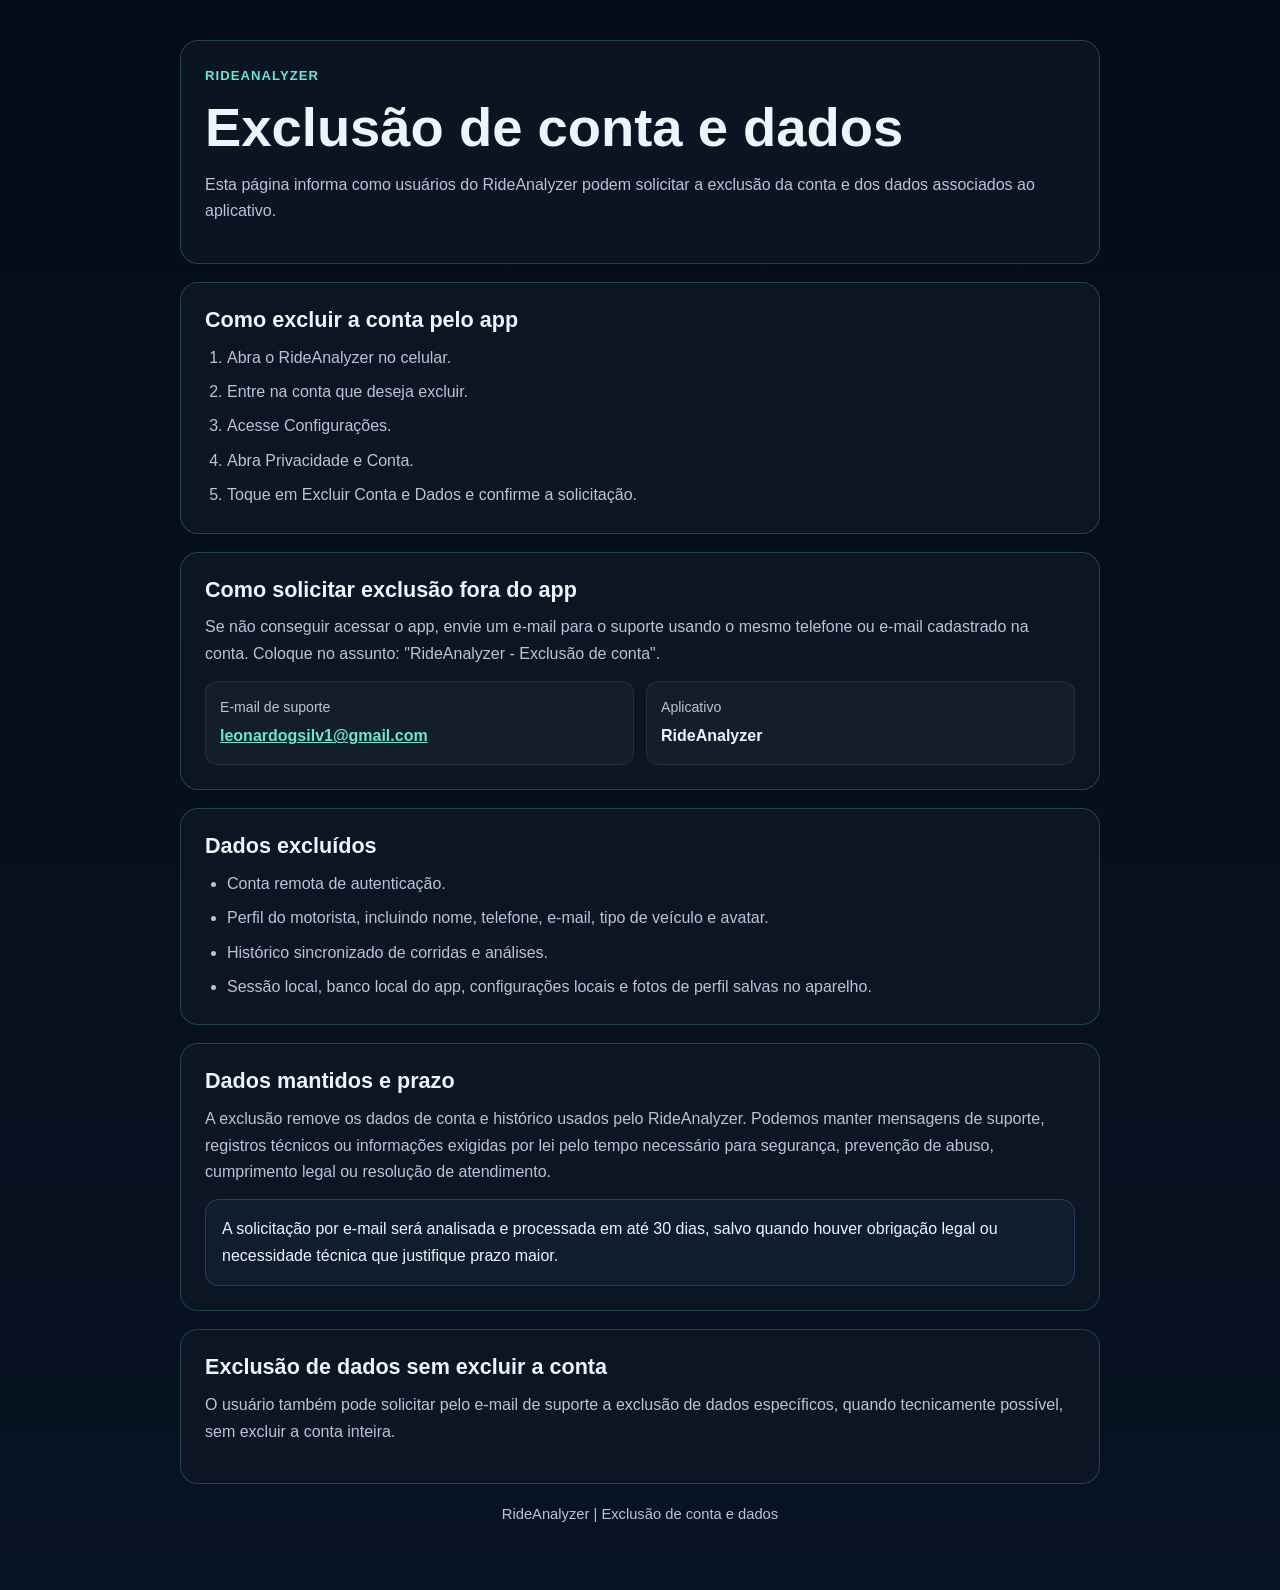
==== account-deletion.html @ 5595c350 "Criação de orientação pra deletion.html" ====
<!doctype html>
<html lang="pt-BR">
<head>
    <meta charset="utf-8" />
    <meta name="viewport" content="width=device-width, initial-scale=1" />
    <meta name="description" content="Solicitacao de exclusao de conta e dados do RideAnalyzer." />
    <title>Exclusão de conta - RideAnalyzer</title>
    <style>
        :root {
            --bg: #050b18;
            --panel: #0c1624;
            --panel-2: #101d2e;
            --text: #eef4fb;
            --muted: #b8c5d4;
            --line: rgba(103, 232, 209, 0.22);
            --accent: #67e8d1;
            --accent-2: #7aa8ff;
        }

        * {
            box-sizing: border-box;
        }

        body {
            margin: 0;
            font-family: "Segoe UI", Arial, sans-serif;
            background: linear-gradient(180deg, var(--bg), #081323);
            color: var(--text);
            line-height: 1.65;
        }

        main {
            width: min(920px, calc(100% - 32px));
            margin: 0 auto;
            padding: 40px 0 64px;
        }

        header,
        section {
            border: 1px solid var(--line);
            background: rgba(12, 22, 36, 0.92);
            border-radius: 18px;
            padding: 24px;
            margin-bottom: 18px;
        }

        .eyebrow {
            margin: 0 0 8px;
            color: var(--accent);
            font-size: 0.82rem;
            font-weight: 700;
            letter-spacing: 0.08em;
            text-transform: uppercase;
        }

        h1,
        h2 {
            margin: 0 0 12px;
            line-height: 1.2;
        }

        h1 {
            font-size: clamp(2rem, 5vw, 3.4rem);
        }

        h2 {
            font-size: 1.35rem;
        }

        p {
            margin: 0 0 14px;
            color: var(--muted);
        }

        ul,
        ol {
            margin: 0;
            padding-left: 22px;
            color: var(--muted);
        }

        li + li {
            margin-top: 8px;
        }

        a {
            color: var(--accent);
            font-weight: 700;
        }

        .box {
            border: 1px solid rgba(122, 168, 255, 0.22);
            background: var(--panel-2);
            border-radius: 14px;
            padding: 16px;
            margin-top: 14px;
        }

        .contact {
            display: grid;
            gap: 12px;
            grid-template-columns: repeat(auto-fit, minmax(220px, 1fr));
        }

        .contact-item {
            border: 1px solid rgba(255, 255, 255, 0.08);
            background: rgba(255, 255, 255, 0.04);
            border-radius: 12px;
            padding: 14px;
        }

        .contact-item span {
            display: block;
            color: var(--muted);
            font-size: 0.88rem;
        }

        .contact-item strong {
            display: block;
            margin-top: 4px;
            overflow-wrap: anywhere;
        }

        footer {
            color: var(--muted);
            text-align: center;
            font-size: 0.92rem;
        }
    </style>
</head>
<body>
    <main>
        <header>
            <p class="eyebrow">RideAnalyzer</p>
            <h1>Exclusão de conta e dados</h1>
            <p>
                Esta página informa como usuários do RideAnalyzer podem solicitar a exclusão da conta
                e dos dados associados ao aplicativo.
            </p>
        </header>

        <section>
            <h2>Como excluir a conta pelo app</h2>
            <ol>
                <li>Abra o RideAnalyzer no celular.</li>
                <li>Entre na conta que deseja excluir.</li>
                <li>Acesse Configurações.</li>
                <li>Abra Privacidade e Conta.</li>
                <li>Toque em Excluir Conta e Dados e confirme a solicitação.</li>
            </ol>
        </section>

        <section>
            <h2>Como solicitar exclusão fora do app</h2>
            <p>
                Se não conseguir acessar o app, envie um e-mail para o suporte usando o mesmo telefone
                ou e-mail cadastrado na conta. Coloque no assunto: "RideAnalyzer - Exclusão de conta".
            </p>
            <div class="contact">
                <div class="contact-item">
                    <span>E-mail de suporte</span>
                    <strong><a href="mailto:leonardogsilv1@gmail.com?subject=RideAnalyzer%20-%20Exclusao%20de%20conta">leonardogsilv1@gmail.com</a></strong>
                </div>
                <div class="contact-item">
                    <span>Aplicativo</span>
                    <strong>RideAnalyzer</strong>
                </div>
            </div>
        </section>

        <section>
            <h2>Dados excluídos</h2>
            <ul>
                <li>Conta remota de autenticação.</li>
                <li>Perfil do motorista, incluindo nome, telefone, e-mail, tipo de veículo e avatar.</li>
                <li>Histórico sincronizado de corridas e análises.</li>
                <li>Sessão local, banco local do app, configurações locais e fotos de perfil salvas no aparelho.</li>
            </ul>
        </section>

        <section>
            <h2>Dados mantidos e prazo</h2>
            <p>
                A exclusão remove os dados de conta e histórico usados pelo RideAnalyzer. Podemos manter
                mensagens de suporte, registros técnicos ou informações exigidas por lei pelo tempo necessário
                para segurança, prevenção de abuso, cumprimento legal ou resolução de atendimento.
            </p>
            <div class="box">
                A solicitação por e-mail será analisada e processada em até 30 dias, salvo quando houver
                obrigação legal ou necessidade técnica que justifique prazo maior.
            </div>
        </section>

        <section>
            <h2>Exclusão de dados sem excluir a conta</h2>
            <p>
                O usuário também pode solicitar pelo e-mail de suporte a exclusão de dados específicos,
                quando tecnicamente possível, sem excluir a conta inteira.
            </p>
        </section>

        <footer>
            RideAnalyzer | Exclusão de conta e dados
        </footer>
    </main>
</body>
</html>
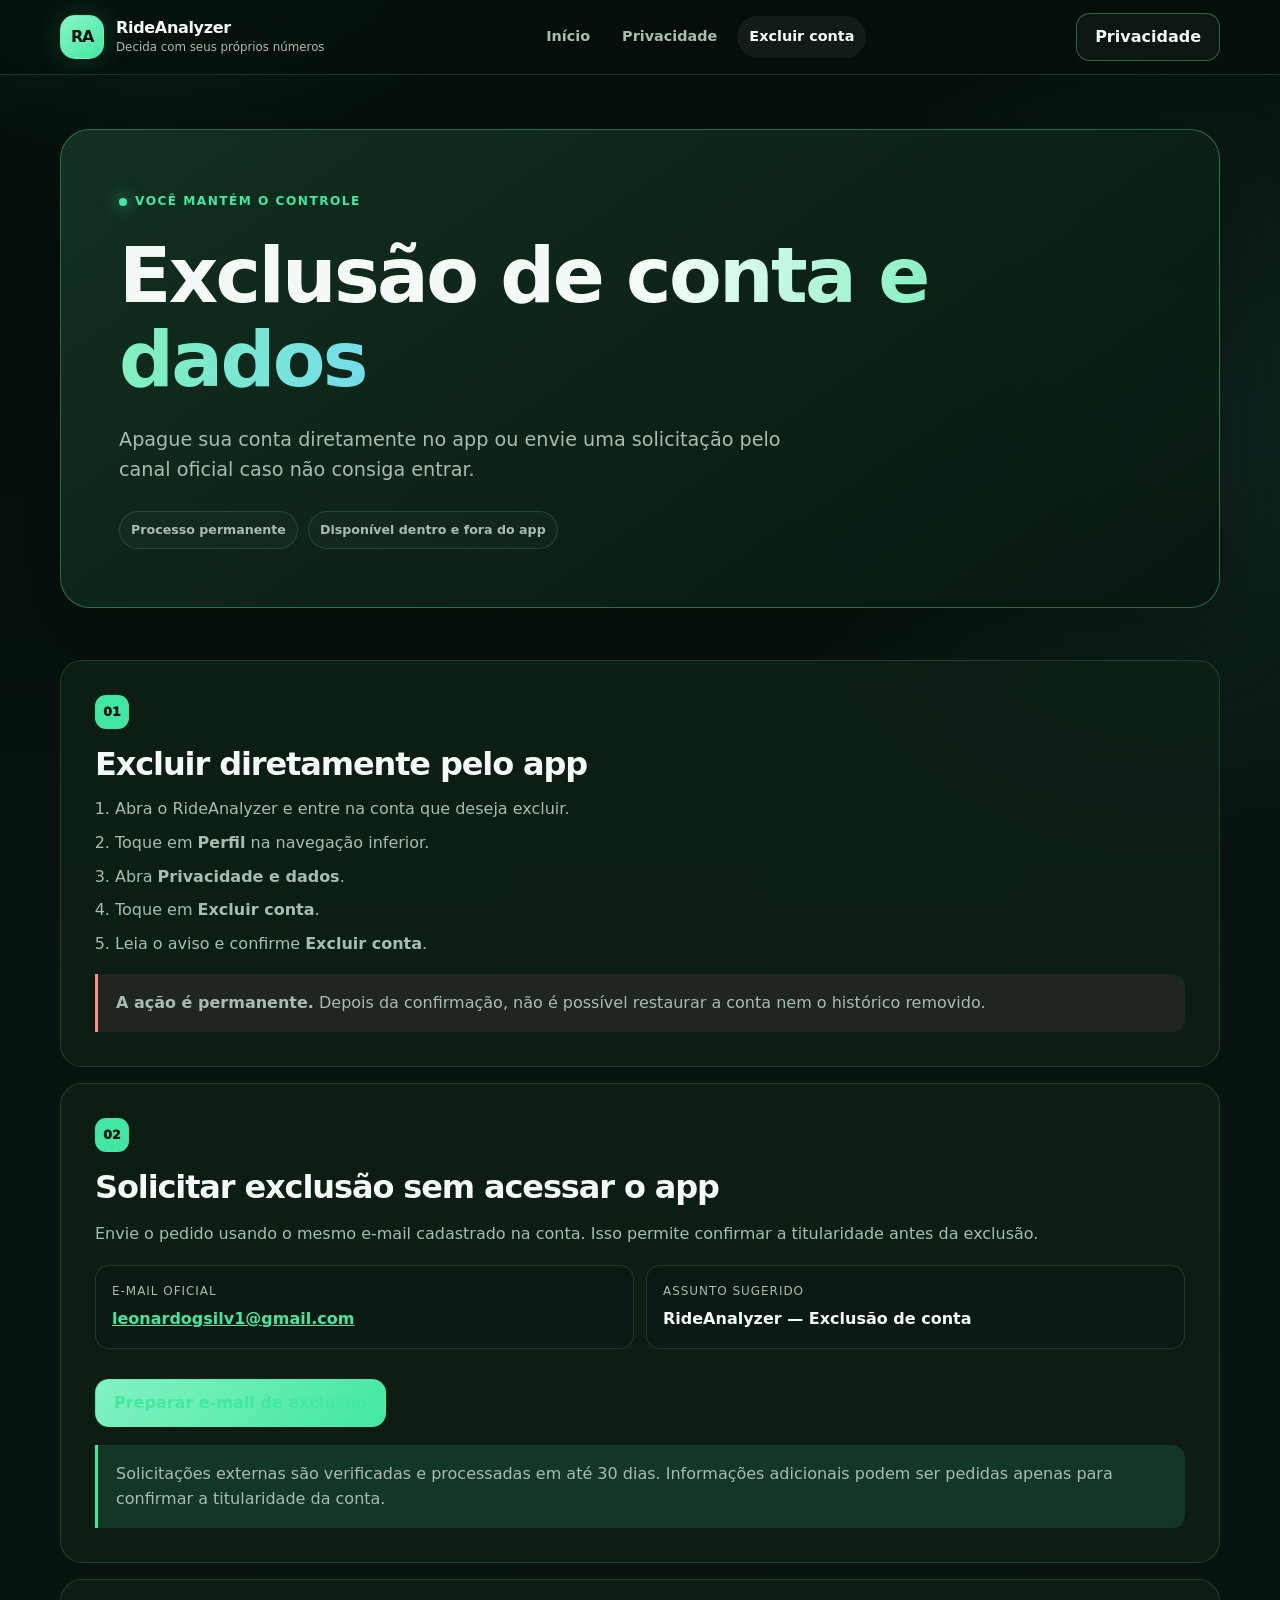
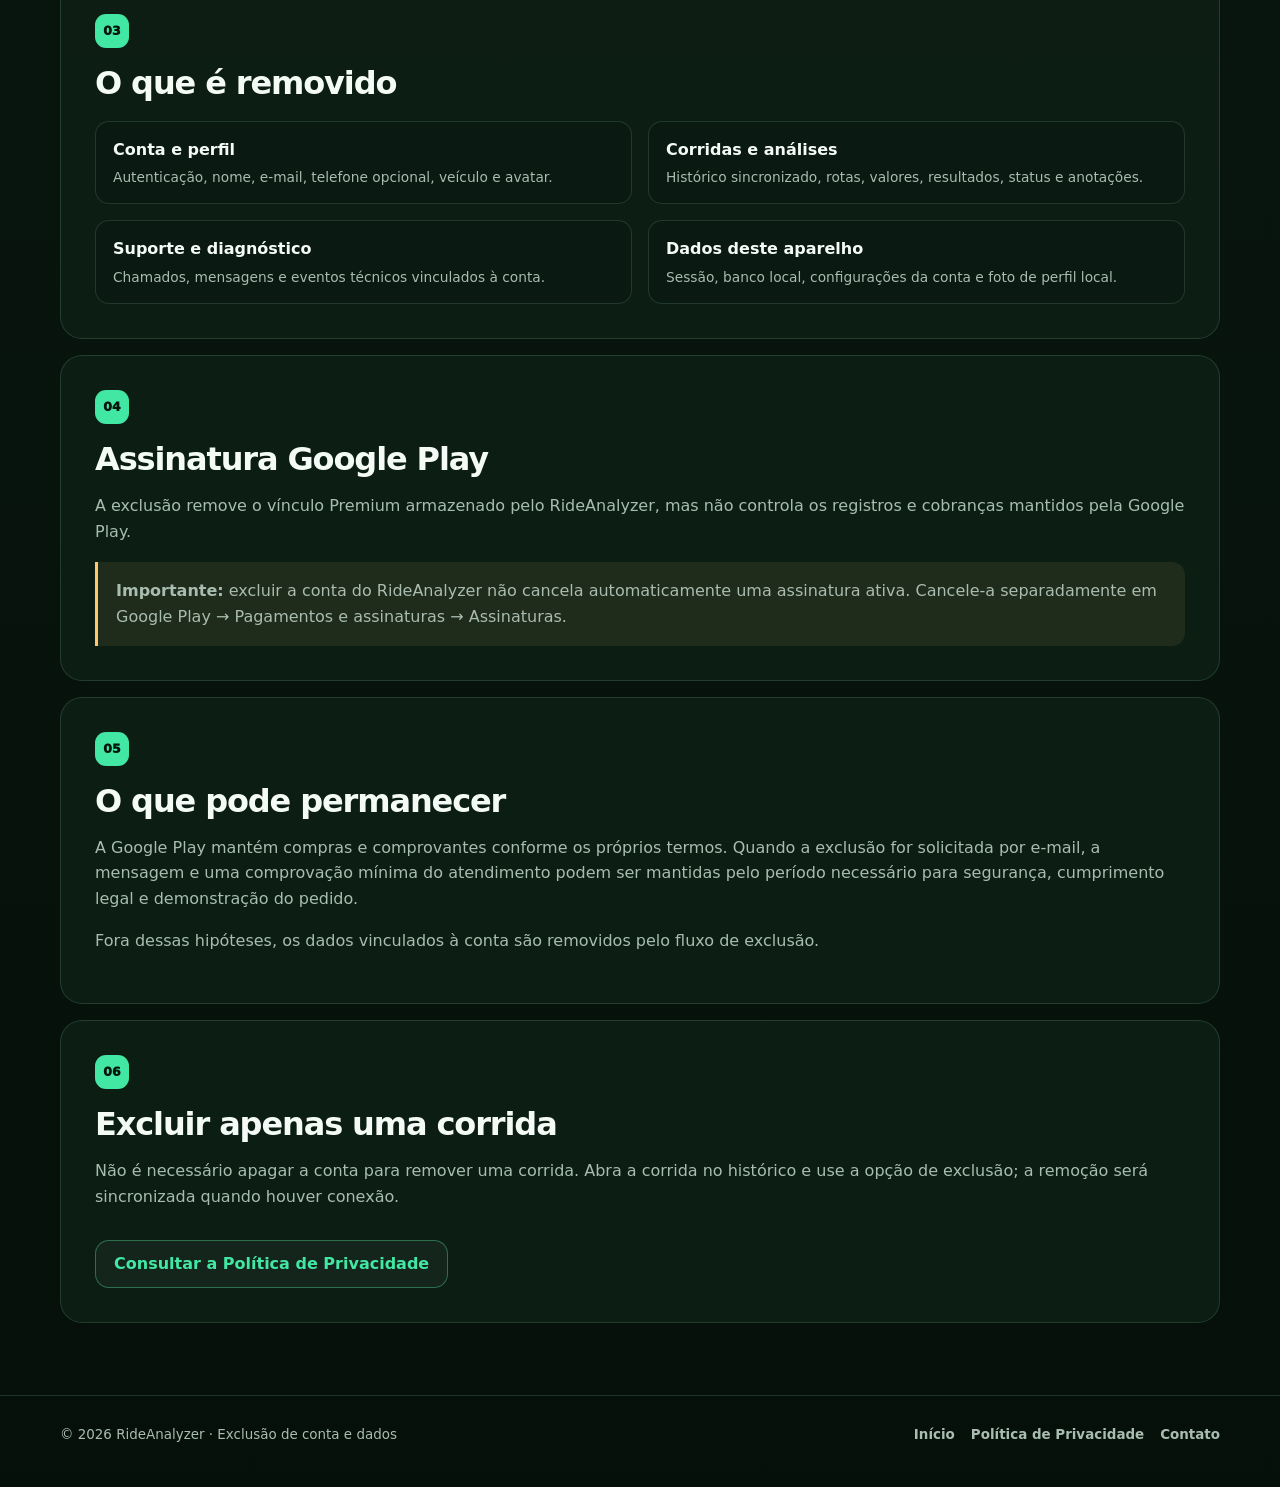
==== commit 12a0fab1: "feat: redesign public RideAnalyzer site" ====
--- a/account-deletion.html
+++ b/account-deletion.html
@@ -1,207 +1,91 @@
-<!doctype html>
-<html lang="pt-BR">
-<head>
-    <meta charset="utf-8" />
-    <meta name="viewport" content="width=device-width, initial-scale=1" />
-    <meta name="description" content="Solicitacao de exclusao de conta e dados do RideAnalyzer." />
-    <title>Exclusão de conta - RideAnalyzer</title>
-    <style>
-        :root {
-            --bg: #050b18;
-            --panel: #0c1624;
-            --panel-2: #101d2e;
-            --text: #eef4fb;
-            --muted: #b8c5d4;
-            --line: rgba(103, 232, 209, 0.22);
-            --accent: #67e8d1;
-            --accent-2: #7aa8ff;
-        }
-
-        * {
-            box-sizing: border-box;
-        }
-
-        body {
-            margin: 0;
-            font-family: "Segoe UI", Arial, sans-serif;
-            background: linear-gradient(180deg, var(--bg), #081323);
-            color: var(--text);
-            line-height: 1.65;
-        }
-
-        main {
-            width: min(920px, calc(100% - 32px));
-            margin: 0 auto;
-            padding: 40px 0 64px;
-        }
-
-        header,
-        section {
-            border: 1px solid var(--line);
-            background: rgba(12, 22, 36, 0.92);
-            border-radius: 18px;
-            padding: 24px;
-            margin-bottom: 18px;
-        }
-
-        .eyebrow {
-            margin: 0 0 8px;
-            color: var(--accent);
-            font-size: 0.82rem;
-            font-weight: 700;
-            letter-spacing: 0.08em;
-            text-transform: uppercase;
-        }
-
-        h1,
-        h2 {
-            margin: 0 0 12px;
-            line-height: 1.2;
-        }
-
-        h1 {
-            font-size: clamp(2rem, 5vw, 3.4rem);
-        }
-
-        h2 {
-            font-size: 1.35rem;
-        }
-
-        p {
-            margin: 0 0 14px;
-            color: var(--muted);
-        }
-
-        ul,
-        ol {
-            margin: 0;
-            padding-left: 22px;
-            color: var(--muted);
-        }
-
-        li + li {
-            margin-top: 8px;
-        }
-
-        a {
-            color: var(--accent);
-            font-weight: 700;
-        }
-
-        .box {
-            border: 1px solid rgba(122, 168, 255, 0.22);
-            background: var(--panel-2);
-            border-radius: 14px;
-            padding: 16px;
-            margin-top: 14px;
-        }
-
-        .contact {
-            display: grid;
-            gap: 12px;
-            grid-template-columns: repeat(auto-fit, minmax(220px, 1fr));
-        }
-
-        .contact-item {
-            border: 1px solid rgba(255, 255, 255, 0.08);
-            background: rgba(255, 255, 255, 0.04);
-            border-radius: 12px;
-            padding: 14px;
-        }
-
-        .contact-item span {
-            display: block;
-            color: var(--muted);
-            font-size: 0.88rem;
-        }
-
-        .contact-item strong {
-            display: block;
-            margin-top: 4px;
-            overflow-wrap: anywhere;
-        }
-
-        footer {
-            color: var(--muted);
-            text-align: center;
-            font-size: 0.92rem;
-        }
-    </style>
-</head>
-<body>
-    <main>
-        <header>
-            <p class="eyebrow">RideAnalyzer</p>
-            <h1>Exclusão de conta e dados</h1>
-            <p>
-                Esta página informa como usuários do RideAnalyzer podem solicitar a exclusão da conta
-                e dos dados associados ao aplicativo.
-            </p>
-        </header>
-
-        <section>
-            <h2>Como excluir a conta pelo app</h2>
-            <ol>
-                <li>Abra o RideAnalyzer no celular.</li>
-                <li>Entre na conta que deseja excluir.</li>
-                <li>Acesse Configurações.</li>
-                <li>Abra Privacidade e Conta.</li>
-                <li>Toque em Excluir Conta e Dados e confirme a solicitação.</li>
-            </ol>
-        </section>
-
-        <section>
-            <h2>Como solicitar exclusão fora do app</h2>
-            <p>
-                Se não conseguir acessar o app, envie um e-mail para o suporte usando o mesmo telefone
-                ou e-mail cadastrado na conta. Coloque no assunto: "RideAnalyzer - Exclusão de conta".
-            </p>
-            <div class="contact">
-                <div class="contact-item">
-                    <span>E-mail de suporte</span>
-                    <strong><a href="mailto:leonardogsilv1@gmail.com?subject=RideAnalyzer%20-%20Exclusao%20de%20conta">leonardogsilv1@gmail.com</a></strong>
-                </div>
-                <div class="contact-item">
-                    <span>Aplicativo</span>
-                    <strong>RideAnalyzer</strong>
-                </div>
-            </div>
-        </section>
-
-        <section>
-            <h2>Dados excluídos</h2>
-            <ul>
-                <li>Conta remota de autenticação.</li>
-                <li>Perfil do motorista, incluindo nome, telefone, e-mail, tipo de veículo e avatar.</li>
-                <li>Histórico sincronizado de corridas e análises.</li>
-                <li>Sessão local, banco local do app, configurações locais e fotos de perfil salvas no aparelho.</li>
-            </ul>
-        </section>
-
-        <section>
-            <h2>Dados mantidos e prazo</h2>
-            <p>
-                A exclusão remove os dados de conta e histórico usados pelo RideAnalyzer. Podemos manter
-                mensagens de suporte, registros técnicos ou informações exigidas por lei pelo tempo necessário
-                para segurança, prevenção de abuso, cumprimento legal ou resolução de atendimento.
-            </p>
-            <div class="box">
-                A solicitação por e-mail será analisada e processada em até 30 dias, salvo quando houver
-                obrigação legal ou necessidade técnica que justifique prazo maior.
-            </div>
-        </section>
-
-        <section>
-            <h2>Exclusão de dados sem excluir a conta</h2>
-            <p>
-                O usuário também pode solicitar pelo e-mail de suporte a exclusão de dados específicos,
-                quando tecnicamente possível, sem excluir a conta inteira.
-            </p>
-        </section>
-
-        <footer>
-            RideAnalyzer | Exclusão de conta e dados
-        </footer>
-    </main>
-</body>
-</html>
+<!doctype html>
+<html lang="pt-BR">
+<head>
+    <meta charset="utf-8" />
+    <meta name="viewport" content="width=device-width, initial-scale=1" />
+    <meta name="description" content="Instruções oficiais para excluir a conta e os dados do RideAnalyzer." />
+    <meta name="theme-color" content="#06100b" />
+    <link rel="canonical" href="https://lawrenceurich.github.io/privacy-policy/account-deletion.html" />
+    <link rel="icon" href="favicon.svg" type="image/svg+xml" />
+    <link rel="stylesheet" href="styles.css" />
+    <title>Exclusão de conta e dados — RideAnalyzer</title>
+</head>
+<body>
+    <a class="skip-link" href="#exclusao">Ir para as instruções</a>
+    <header class="site-header">
+        <div class="container header-inner">
+            <a class="brand" href="index.html" aria-label="RideAnalyzer, página inicial"><span class="brand-mark" aria-hidden="true">RA</span><span class="brand-copy"><strong>RideAnalyzer</strong><span>Decida com seus próprios números</span></span></a>
+            <nav class="site-nav" aria-label="Navegação principal"><a href="index.html">Início</a><a href="privacy-policy.html">Privacidade</a><a href="account-deletion.html" aria-current="page">Excluir conta</a></nav>
+            <a class="button button-secondary header-cta" href="privacy-policy.html">Privacidade</a>
+        </div>
+    </header>
+
+    <main id="exclusao">
+        <section class="doc-hero">
+            <div class="container">
+                <div class="doc-hero-box">
+                    <p class="eyebrow">Você mantém o controle</p>
+                    <h1>Exclusão de <span class="gradient-text">conta e dados</span></h1>
+                    <p class="lead">Apague sua conta diretamente no app ou envie uma solicitação pelo canal oficial caso não consiga entrar.</p>
+                    <div class="doc-meta"><span class="tag">Processo permanente</span><span class="tag">Disponível dentro e fora do app</span></div>
+                </div>
+            </div>
+        </section>
+
+        <div class="container document">
+            <article class="document-card">
+                <span class="document-number">01</span><h2>Excluir diretamente pelo app</h2>
+                <ol>
+                    <li>Abra o RideAnalyzer e entre na conta que deseja excluir.</li>
+                    <li>Toque em <strong>Perfil</strong> na navegação inferior.</li>
+                    <li>Abra <strong>Privacidade e dados</strong>.</li>
+                    <li>Toque em <strong>Excluir conta</strong>.</li>
+                    <li>Leia o aviso e confirme <strong>Excluir conta</strong>.</li>
+                </ol>
+                <div class="notice notice-danger"><strong>A ação é permanente.</strong> Depois da confirmação, não é possível restaurar a conta nem o histórico removido.</div>
+            </article>
+
+            <article class="document-card">
+                <span class="document-number">02</span><h2>Solicitar exclusão sem acessar o app</h2>
+                <p>Envie o pedido usando o mesmo e-mail cadastrado na conta. Isso permite confirmar a titularidade antes da exclusão.</p>
+                <div class="contact-grid">
+                    <div class="contact-item"><span>E-mail oficial</span><strong><a href="mailto:leonardogsilv1@gmail.com?subject=RideAnalyzer%20-%20Exclusao%20de%20conta&body=E-mail%20cadastrado%3A%0A">leonardogsilv1@gmail.com</a></strong></div>
+                    <div class="contact-item"><span>Assunto sugerido</span><strong>RideAnalyzer — Exclusão de conta</strong></div>
+                </div>
+                <div class="hero-actions"><a class="button button-primary" href="mailto:leonardogsilv1@gmail.com?subject=RideAnalyzer%20-%20Exclusao%20de%20conta&body=E-mail%20cadastrado%3A%0A">Preparar e-mail de exclusão</a></div>
+                <div class="notice">Solicitações externas são verificadas e processadas em até 30 dias. Informações adicionais podem ser pedidas apenas para confirmar a titularidade da conta.</div>
+            </article>
+
+            <article class="document-card">
+                <span class="document-number">03</span><h2>O que é removido</h2>
+                <div class="grid-2" style="margin-top:20px">
+                    <div class="privacy-item"><strong>Conta e perfil</strong><span>Autenticação, nome, e-mail, telefone opcional, veículo e avatar.</span></div>
+                    <div class="privacy-item"><strong>Corridas e análises</strong><span>Histórico sincronizado, rotas, valores, resultados, status e anotações.</span></div>
+                    <div class="privacy-item"><strong>Suporte e diagnóstico</strong><span>Chamados, mensagens e eventos técnicos vinculados à conta.</span></div>
+                    <div class="privacy-item"><strong>Dados deste aparelho</strong><span>Sessão, banco local, configurações da conta e foto de perfil local.</span></div>
+                </div>
+            </article>
+
+            <article class="document-card">
+                <span class="document-number">04</span><h2>Assinatura Google Play</h2>
+                <p>A exclusão remove o vínculo Premium armazenado pelo RideAnalyzer, mas não controla os registros e cobranças mantidos pela Google Play.</p>
+                <div class="notice notice-warning"><strong>Importante:</strong> excluir a conta do RideAnalyzer não cancela automaticamente uma assinatura ativa. Cancele-a separadamente em Google Play → Pagamentos e assinaturas → Assinaturas.</div>
+            </article>
+
+            <article class="document-card">
+                <span class="document-number">05</span><h2>O que pode permanecer</h2>
+                <p>A Google Play mantém compras e comprovantes conforme os próprios termos. Quando a exclusão for solicitada por e-mail, a mensagem e uma comprovação mínima do atendimento podem ser mantidas pelo período necessário para segurança, cumprimento legal e demonstração do pedido.</p>
+                <p>Fora dessas hipóteses, os dados vinculados à conta são removidos pelo fluxo de exclusão.</p>
+            </article>
+
+            <article class="document-card">
+                <span class="document-number">06</span><h2>Excluir apenas uma corrida</h2>
+                <p>Não é necessário apagar a conta para remover uma corrida. Abra a corrida no histórico e use a opção de exclusão; a remoção será sincronizada quando houver conexão.</p>
+                <div class="hero-actions"><a class="button button-secondary" href="privacy-policy.html">Consultar a Política de Privacidade</a></div>
+            </article>
+        </div>
+    </main>
+
+    <footer class="site-footer"><div class="container footer-inner"><span>© 2026 RideAnalyzer · Exclusão de conta e dados</span><nav class="footer-links" aria-label="Links do rodapé"><a href="index.html">Início</a><a href="privacy-policy.html">Política de Privacidade</a><a href="mailto:leonardogsilv1@gmail.com?subject=RideAnalyzer%20-%20Exclusao%20de%20conta">Contato</a></nav></div></footer>
+</body>
+</html>
--- a/styles.css
+++ b/styles.css
@@ -0,0 +1,481 @@
+:root {
+    --bg: #06100b;
+    --bg-soft: #0a1811;
+    --surface: rgba(14, 31, 22, 0.88);
+    --surface-solid: #0f2118;
+    --surface-raised: #142a1f;
+    --text: #f4fbf7;
+    --muted: #a8bdb0;
+    --line: rgba(154, 220, 181, 0.16);
+    --line-strong: rgba(82, 232, 160, 0.38);
+    --accent: #42e7a4;
+    --accent-strong: #24c884;
+    --accent-soft: rgba(66, 231, 164, 0.12);
+    --cyan: #65d9ed;
+    --warning: #ffc96b;
+    --danger: #ff8c91;
+    --shadow: 0 26px 80px rgba(0, 0, 0, 0.32);
+    --radius-xl: 30px;
+    --radius-lg: 22px;
+    --radius-md: 16px;
+    --container: 1160px;
+}
+
+* { box-sizing: border-box; }
+
+html {
+    scroll-behavior: smooth;
+    color-scheme: dark;
+}
+
+body {
+    margin: 0;
+    min-height: 100vh;
+    font-family: Inter, ui-sans-serif, system-ui, -apple-system, BlinkMacSystemFont, "Segoe UI", sans-serif;
+    color: var(--text);
+    background:
+        radial-gradient(circle at 12% -10%, rgba(66, 231, 164, 0.18), transparent 30rem),
+        radial-gradient(circle at 92% 14%, rgba(101, 217, 237, 0.10), transparent 27rem),
+        linear-gradient(180deg, var(--bg), #08150e 48%, #06100b);
+    line-height: 1.6;
+}
+
+body::before {
+    content: "";
+    position: fixed;
+    inset: 0;
+    z-index: -1;
+    pointer-events: none;
+    opacity: 0.35;
+    background-image: linear-gradient(rgba(255,255,255,.018) 1px, transparent 1px),
+        linear-gradient(90deg, rgba(255,255,255,.018) 1px, transparent 1px);
+    background-size: 34px 34px;
+    mask-image: linear-gradient(to bottom, black, transparent 74%);
+}
+
+a { color: inherit; }
+
+a:focus-visible,
+button:focus-visible {
+    outline: 3px solid rgba(101, 217, 237, 0.8);
+    outline-offset: 3px;
+}
+
+.skip-link {
+    position: fixed;
+    top: 10px;
+    left: 10px;
+    z-index: 100;
+    padding: 10px 14px;
+    border-radius: 10px;
+    background: var(--text);
+    color: var(--bg);
+    transform: translateY(-160%);
+}
+
+.skip-link:focus { transform: translateY(0); }
+
+.container {
+    width: min(var(--container), calc(100% - 36px));
+    margin-inline: auto;
+}
+
+.site-header {
+    position: sticky;
+    top: 0;
+    z-index: 50;
+    border-bottom: 1px solid var(--line);
+    background: rgba(6, 16, 11, 0.78);
+    backdrop-filter: blur(18px);
+}
+
+.header-inner {
+    min-height: 74px;
+    display: flex;
+    align-items: center;
+    justify-content: space-between;
+    gap: 24px;
+}
+
+.brand {
+    display: inline-flex;
+    align-items: center;
+    gap: 12px;
+    text-decoration: none;
+}
+
+.brand-mark {
+    width: 44px;
+    height: 44px;
+    display: grid;
+    place-items: center;
+    flex: 0 0 auto;
+    border: 1px solid rgba(91, 244, 178, 0.46);
+    border-radius: 15px;
+    color: #03130c;
+    background: linear-gradient(140deg, #8af6c6, var(--accent));
+    box-shadow: 0 0 30px rgba(66, 231, 164, 0.18);
+    font-weight: 900;
+    letter-spacing: -0.08em;
+}
+
+.brand-copy { display: grid; line-height: 1.15; }
+.brand-copy strong { font-size: 1rem; letter-spacing: -0.02em; }
+.brand-copy span { margin-top: 4px; color: var(--muted); font-size: .74rem; }
+
+.site-nav {
+    display: flex;
+    align-items: center;
+    gap: 8px;
+}
+
+.site-nav a {
+    padding: 9px 12px;
+    border-radius: 999px;
+    color: var(--muted);
+    text-decoration: none;
+    font-size: .9rem;
+    font-weight: 700;
+}
+
+.site-nav a:hover,
+.site-nav a[aria-current="page"] {
+    color: var(--text);
+    background: rgba(255, 255, 255, 0.05);
+}
+
+.button {
+    min-height: 48px;
+    display: inline-flex;
+    align-items: center;
+    justify-content: center;
+    gap: 9px;
+    padding: 0 18px;
+    border: 1px solid var(--line-strong);
+    border-radius: 14px;
+    text-decoration: none;
+    font-weight: 800;
+    transition: transform .18s ease, border-color .18s ease, background .18s ease;
+}
+
+.button:hover { transform: translateY(-2px); }
+.button-primary { color: #03130c; background: linear-gradient(135deg, #83f2c2, var(--accent)); }
+.button-secondary { color: var(--text); background: rgba(255,255,255,.035); }
+.button-danger { color: #240508; border-color: rgba(255,140,145,.5); background: linear-gradient(135deg, #ffb3b6, var(--danger)); }
+
+.eyebrow,
+.pill {
+    display: inline-flex;
+    align-items: center;
+    gap: 8px;
+    width: fit-content;
+    margin: 0;
+    color: var(--accent);
+    font-size: .76rem;
+    font-weight: 900;
+    letter-spacing: .12em;
+    text-transform: uppercase;
+}
+
+.eyebrow::before {
+    content: "";
+    width: 8px;
+    height: 8px;
+    border-radius: 50%;
+    background: var(--accent);
+    box-shadow: 0 0 16px var(--accent);
+}
+
+.hero { padding: 78px 0 56px; }
+
+.hero-grid {
+    display: grid;
+    grid-template-columns: minmax(0, 1.05fr) minmax(360px, .95fr);
+    align-items: center;
+    gap: clamp(36px, 7vw, 84px);
+}
+
+h1, h2, h3 { margin: 0; line-height: 1.1; letter-spacing: -.035em; }
+h1 { max-width: 760px; margin-top: 20px; font-size: clamp(2.75rem, 6vw, 5.7rem); }
+h2 { font-size: clamp(2rem, 4vw, 3.4rem); }
+h3 { font-size: 1.2rem; }
+
+.gradient-text {
+    color: transparent;
+    background: linear-gradient(100deg, #f5fff9 8%, #80f0bf 58%, #73dcec);
+    background-clip: text;
+}
+
+.lead {
+    max-width: 680px;
+    margin: 22px 0 0;
+    color: var(--muted);
+    font-size: clamp(1.02rem, 2vw, 1.2rem);
+}
+
+.hero-actions { display: flex; flex-wrap: wrap; gap: 12px; margin-top: 30px; }
+
+.trust-row {
+    display: flex;
+    flex-wrap: wrap;
+    gap: 10px;
+    margin-top: 28px;
+}
+
+.trust-chip,
+.tag {
+    display: inline-flex;
+    align-items: center;
+    gap: 8px;
+    padding: 8px 11px;
+    border: 1px solid var(--line);
+    border-radius: 999px;
+    color: var(--muted);
+    background: rgba(255,255,255,.025);
+    font-size: .79rem;
+    font-weight: 700;
+}
+
+.trust-chip::before { content: "✓"; color: var(--accent); font-weight: 900; }
+
+.product-preview {
+    position: relative;
+    padding: 16px;
+    border: 1px solid var(--line-strong);
+    border-radius: 32px;
+    background: linear-gradient(160deg, rgba(20, 48, 34, .92), rgba(7, 19, 13, .96));
+    box-shadow: var(--shadow), 0 0 80px rgba(66,231,164,.08);
+}
+
+.preview-window {
+    overflow: hidden;
+    border: 1px solid rgba(255,255,255,.08);
+    border-radius: 23px;
+    background: #09160f;
+}
+
+.preview-top {
+    display: flex;
+    align-items: center;
+    justify-content: space-between;
+    padding: 14px 16px;
+    border-bottom: 1px solid var(--line);
+    color: var(--muted);
+    font-size: .78rem;
+}
+
+.online { color: var(--accent); font-weight: 900; }
+.online::before { content: "●"; margin-right: 6px; }
+
+.offer { padding: 20px; }
+.offer-head { display: flex; justify-content: space-between; gap: 18px; align-items: start; }
+.offer-head span { color: var(--muted); font-size: .78rem; }
+.offer-head strong { display: block; margin-top: 3px; font-size: 1.7rem; }
+.offer-rate { color: var(--accent); text-align: right; }
+
+.metric-grid {
+    display: grid;
+    grid-template-columns: repeat(3, 1fr);
+    gap: 1px;
+    margin-top: 18px;
+    overflow: hidden;
+    border: 1px solid var(--line);
+    border-radius: 14px;
+    background: var(--line);
+}
+
+.metric { padding: 13px; background: var(--surface-solid); }
+.metric span { display: block; color: var(--muted); font-size: .72rem; }
+.metric strong { display: block; margin-top: 5px; font-size: 1rem; }
+
+.verdict {
+    display: flex;
+    align-items: center;
+    gap: 13px;
+    margin-top: 14px;
+    padding: 14px;
+    border: 1px solid rgba(66,231,164,.42);
+    border-radius: 15px;
+    background: var(--accent-soft);
+}
+
+.verdict-icon {
+    width: 38px;
+    height: 38px;
+    display: grid;
+    place-items: center;
+    flex: 0 0 auto;
+    border-radius: 50%;
+    color: #032015;
+    background: var(--accent);
+    font-weight: 1000;
+}
+
+.verdict span { display: block; color: var(--muted); font-size: .76rem; }
+
+.preview-note {
+    margin: 0;
+    padding: 13px 18px;
+    border-top: 1px solid var(--line);
+    color: var(--muted);
+    font-size: .75rem;
+    text-align: center;
+}
+
+.section { padding: 70px 0; }
+.section-tight { padding: 42px 0; }
+.section-heading { max-width: 720px; margin-bottom: 30px; }
+.section-heading .eyebrow { margin-bottom: 14px; }
+.section-heading p { margin: 14px 0 0; color: var(--muted); font-size: 1.05rem; }
+
+.grid-3,
+.grid-2,
+.feature-grid,
+.summary-grid {
+    display: grid;
+    gap: 16px;
+}
+
+.grid-3 { grid-template-columns: repeat(3, minmax(0,1fr)); }
+.grid-2 { grid-template-columns: repeat(2, minmax(0,1fr)); }
+.feature-grid { grid-template-columns: repeat(3, minmax(0,1fr)); }
+.summary-grid { grid-template-columns: repeat(4, minmax(0,1fr)); }
+
+.card {
+    padding: 24px;
+    border: 1px solid var(--line);
+    border-radius: var(--radius-lg);
+    background: linear-gradient(155deg, rgba(19, 42, 30, .78), rgba(10, 24, 16, .86));
+    box-shadow: 0 14px 40px rgba(0,0,0,.12);
+}
+
+.card:hover { border-color: rgba(66,231,164,.28); }
+.card p { margin: 11px 0 0; color: var(--muted); }
+.card ul, .document-card ul, .document-card ol { margin: 14px 0 0; padding-left: 1.25rem; color: var(--muted); }
+.card li + li, .document-card li + li { margin-top: 8px; }
+
+.card-icon {
+    width: 44px;
+    height: 44px;
+    display: grid;
+    place-items: center;
+    margin-bottom: 28px;
+    border: 1px solid rgba(66,231,164,.26);
+    border-radius: 14px;
+    color: var(--accent);
+    background: var(--accent-soft);
+    font-size: 1.2rem;
+    font-weight: 900;
+}
+
+.step-number { color: var(--accent); font-size: .78rem; font-weight: 900; letter-spacing: .12em; }
+.step-line { width: 42px; height: 3px; margin: 16px 0 20px; border-radius: 3px; background: var(--accent); }
+
+.privacy-panel,
+.cta-panel {
+    position: relative;
+    overflow: hidden;
+    padding: clamp(28px, 6vw, 58px);
+    border: 1px solid var(--line-strong);
+    border-radius: var(--radius-xl);
+    background: linear-gradient(135deg, rgba(22, 55, 38, .94), rgba(8, 24, 16, .96));
+    box-shadow: var(--shadow);
+}
+
+.privacy-panel::after,
+.cta-panel::after {
+    content: "";
+    position: absolute;
+    width: 280px;
+    height: 280px;
+    top: -140px;
+    right: -90px;
+    border-radius: 50%;
+    background: radial-gradient(circle, rgba(66,231,164,.22), transparent 68%);
+    pointer-events: none;
+}
+
+.privacy-grid { display: grid; grid-template-columns: 1.1fr .9fr; gap: 34px; align-items: center; }
+.privacy-list { display: grid; gap: 12px; }
+.privacy-item { padding: 15px 17px; border: 1px solid var(--line); border-radius: 14px; background: rgba(0,0,0,.14); }
+.privacy-item strong { display: block; }
+.privacy-item span { display: block; margin-top: 4px; color: var(--muted); font-size: .86rem; }
+
+.faq { display: grid; gap: 10px; }
+.faq details { border: 1px solid var(--line); border-radius: 15px; background: rgba(255,255,255,.025); }
+.faq summary { padding: 18px 20px; cursor: pointer; font-weight: 800; }
+.faq details p { margin: 0; padding: 0 20px 20px; color: var(--muted); }
+
+.doc-hero { padding: 54px 0 28px; }
+.doc-hero-box { padding: clamp(28px, 6vw, 58px); border: 1px solid var(--line-strong); border-radius: var(--radius-xl); background: linear-gradient(145deg, rgba(20,52,35,.9), rgba(8,22,14,.95)); box-shadow: var(--shadow); }
+.doc-hero h1 { max-width: 900px; font-size: clamp(2.5rem, 6vw, 5rem); }
+.doc-meta { display: flex; flex-wrap: wrap; gap: 10px; margin-top: 25px; }
+.doc-nav { display: flex; gap: 8px; overflow-x: auto; padding: 16px 0 4px; scrollbar-width: thin; }
+.doc-nav a { flex: 0 0 auto; padding: 9px 12px; border: 1px solid var(--line); border-radius: 999px; color: var(--muted); text-decoration: none; font-size: .82rem; font-weight: 700; }
+.doc-nav a:hover { color: var(--text); border-color: var(--line-strong); }
+
+.document { display: grid; gap: 16px; padding: 24px 0 72px; }
+.document-card { scroll-margin-top: 96px; padding: clamp(22px, 4vw, 34px); border: 1px solid var(--line); border-radius: var(--radius-lg); background: var(--surface); }
+.document-card h2 { font-size: clamp(1.45rem, 3vw, 2rem); }
+.document-card p { color: var(--muted); }
+.document-card a { color: var(--accent); }
+.document-number { display: inline-grid; place-items: center; width: 34px; height: 34px; margin-bottom: 18px; border-radius: 11px; color: #04150d; background: var(--accent); font-size: .78rem; font-weight: 1000; }
+.notice { margin-top: 18px; padding: 16px 18px; border-left: 3px solid var(--accent); border-radius: 0 13px 13px 0; color: var(--muted); background: var(--accent-soft); }
+.notice-warning { border-left-color: var(--warning); background: rgba(255,201,107,.08); }
+.notice-danger { border-left-color: var(--danger); background: rgba(255,140,145,.08); }
+
+.contact-grid { display: grid; grid-template-columns: repeat(2,minmax(0,1fr)); gap: 12px; margin-top: 18px; }
+.contact-item { padding: 16px; border: 1px solid var(--line); border-radius: 14px; background: rgba(0,0,0,.12); }
+.contact-item span { display: block; color: var(--muted); font-size: .75rem; text-transform: uppercase; letter-spacing: .08em; }
+.contact-item strong { display: block; margin-top: 5px; overflow-wrap: anywhere; }
+
+.site-footer { padding: 28px 0 42px; border-top: 1px solid var(--line); }
+.footer-inner { display: flex; align-items: center; justify-content: space-between; gap: 20px; color: var(--muted); font-size: .84rem; }
+.footer-links { display: flex; flex-wrap: wrap; gap: 16px; }
+.footer-links a { color: var(--muted); text-decoration: none; font-weight: 700; }
+.footer-links a:hover { color: var(--accent); }
+
+@media (max-width: 900px) {
+    .site-nav { display: none; }
+    .hero-grid, .privacy-grid { grid-template-columns: 1fr; }
+    .product-preview { max-width: 620px; }
+    .grid-3, .feature-grid, .summary-grid { grid-template-columns: repeat(2,minmax(0,1fr)); }
+}
+
+@media (max-width: 620px) {
+    .container { width: min(100% - 24px, var(--container)); }
+    .header-inner { min-height: 66px; }
+    .brand-copy span { display: none; }
+    .header-cta { min-height: 42px; padding-inline: 13px; font-size: .78rem; }
+    .hero { padding-top: 48px; }
+    h1 { font-size: clamp(2.4rem, 13vw, 4rem); }
+    .grid-3, .grid-2, .feature-grid, .summary-grid, .contact-grid { grid-template-columns: 1fr; }
+    .metric-grid { grid-template-columns: 1fr 1fr; }
+    .metric:last-child { grid-column: 1 / -1; }
+    .offer-head strong { font-size: 1.4rem; }
+    .footer-inner { align-items: flex-start; flex-direction: column; }
+}
+
+@media (prefers-reduced-motion: reduce) {
+    html { scroll-behavior: auto; }
+    *, *::before, *::after { transition: none !important; }
+}
+
+.not-found {
+    min-height: 100vh;
+    display: grid;
+    place-items: center;
+    padding: 32px 0;
+}
+
+.not-found-card {
+    max-width: 720px;
+    padding: clamp(28px, 6vw, 64px);
+    border: 1px solid var(--line);
+    border-radius: var(--radius-xl);
+    background: radial-gradient(circle at 85% 10%, rgba(42, 242, 171, .14), transparent 35%), var(--surface);
+    box-shadow: var(--shadow);
+}
+
+.not-found-card .brand { margin-bottom: clamp(56px, 10vw, 96px); }
+.not-found-card h1 { max-width: 620px; }
